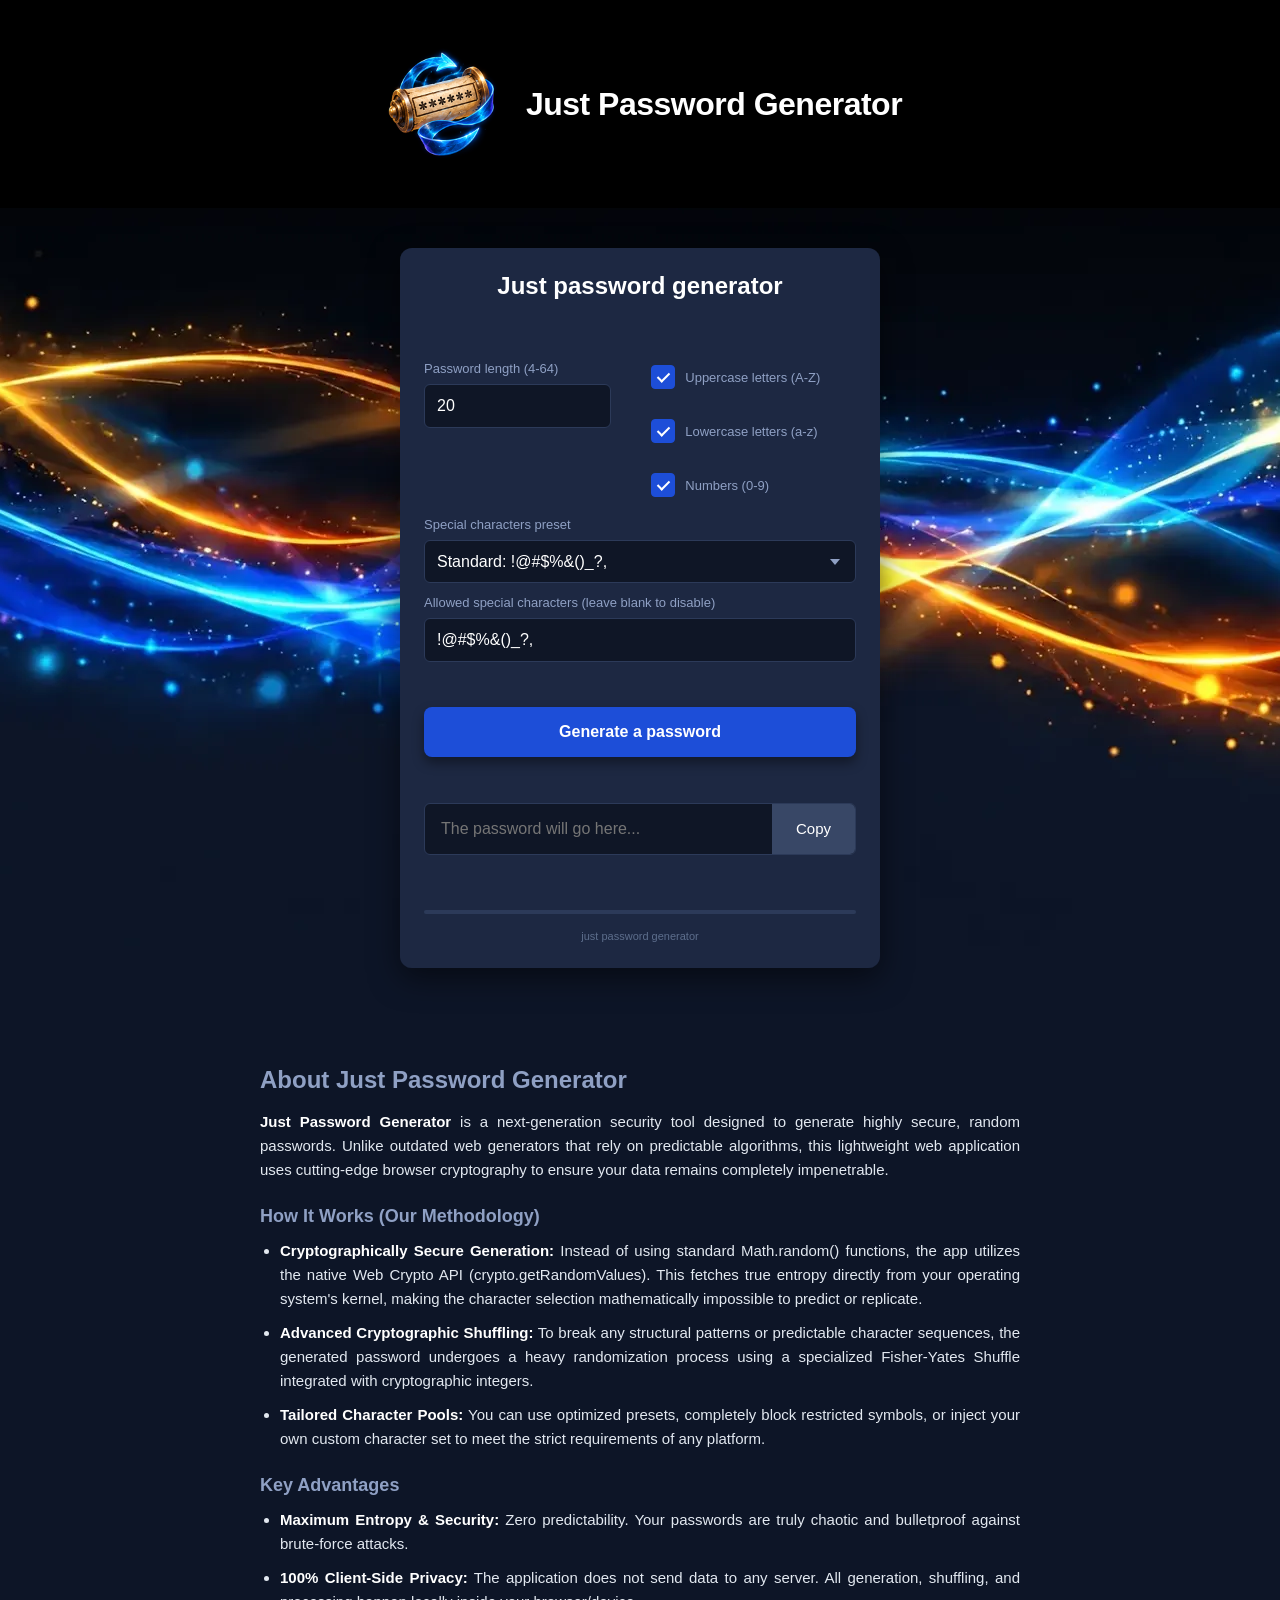
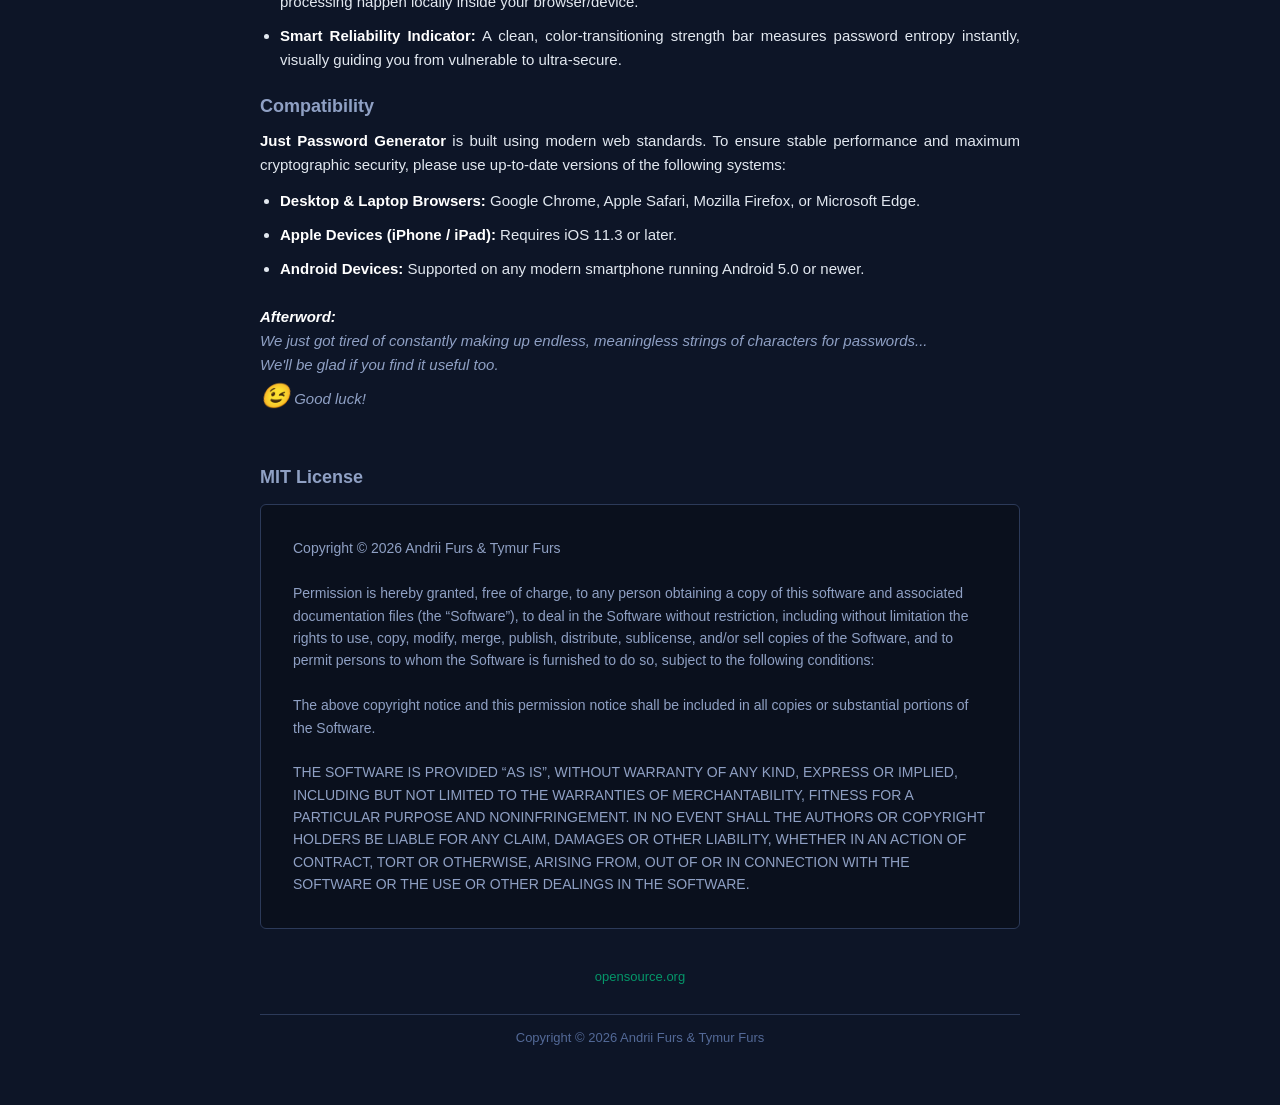
==== index.html @ 08018b3f "Update index.html" ====
<!DOCTYPE html>
<html lang="en">

<head>
    <meta charset="UTF-8">
    <meta name="viewport" content="width=device-width, initial-scale=1.0">
    <title>Just Password Generator</title>
    <link rel="stylesheet" href="landing_page.css">
</head>

<body>
   
    <header class="full-width-banner">
        <div class="banner-content">
            <img src="j_pgen-192x192.png" alt="Just Password Logo" class="site-logo">
            <h1 class="site-title">Just Password Generator</h1>
        </div>
    </header>

    <main class="main-container">

        <section class="app-embed-section">
            <iframe src="j_pgen.html" class="generator-iframe" title="Just Password Generator Tool"></iframe>
        </section>

        <br>

        <article class="site-description">
            <h2>About Just Password Generator</h2>
            <p><strong>Just Password Generator</strong> is a next-generation security tool designed to generate highly secure, random passwords. Unlike outdated web generators that rely on predictable algorithms, this lightweight web application uses cutting-edge browser cryptography to ensure your data remains completely impenetrable.</p>

            <h3>How It Works (Our Methodology)</h3>
            <ul>
                <li><strong>Cryptographically Secure Generation:</strong> Instead of using standard Math.random() functions, the app utilizes the native Web Crypto API (crypto.getRandomValues). This fetches true entropy directly from your operating system's kernel, making the character selection mathematically impossible to predict or replicate.</li>
                <li><strong>Advanced Cryptographic Shuffling:</strong> To break any structural patterns or predictable character sequences, the generated password undergoes a heavy randomization process using a specialized Fisher-Yates Shuffle integrated with cryptographic integers.</li>
                <li><strong>Tailored Character Pools:</strong> You can use optimized presets, completely block restricted symbols, or inject your own custom character set to meet the strict requirements of any platform.</li>
            </ul>

            <h3>Key Advantages</h3>
            <ul>
                <li><strong>Maximum Entropy & Security:</strong> Zero predictability. Your passwords are truly chaotic and bulletproof against brute-force attacks.</li>
                <li><strong>100% Client-Side Privacy:</strong> The application does not send data to any server. All generation, shuffling, and processing happen locally inside your browser/device.</li>
                <li><strong>Smart Reliability Indicator:</strong> A clean, color-transitioning strength bar measures password entropy instantly, visually guiding you from vulnerable to ultra-secure.</li>
            </ul>
            <h3>Compatibility</h3>
            <p><strong>Just Password Generator</strong> is built using modern web standards. To ensure stable performance and maximum cryptographic security, please use up-to-date versions of the following systems:</p>
            <ul>
                <li><strong>Desktop & Laptop Browsers:</strong> Google Chrome, Apple Safari, Mozilla Firefox, or Microsoft Edge.</li>
                <li><strong>Apple Devices (iPhone / iPad):</strong> Requires iOS 11.3 or later.</li>
                <li><strong>Android Devices:</strong> Supported on any modern smartphone running Android 5.0 or newer.</li>
            </ul>
            <p style="margin-top: 24px; font-style: italic; color: #8fa0c4;">
                <strong>Afterword:</strong><br>We just got tired of constantly making up endless, meaningless strings of characters for passwords...<br>We'll be glad if you find it useful too.<br><span style="font-size: 24px;">😉</span> Good luck!
            </p>
        </article>

        <footer class="license-section">
            <h3>MIT License</h3>
            <div class="license-box">
                <p>Copyright © 2026 Andrii Furs & Tymur Furs</p>
                <br>
                <p>Permission is hereby granted, free of charge, to any person obtaining a copy of this software and associated documentation files (the “Software”), to deal in the Software without restriction, including without limitation the rights to use, copy, modify, merge, publish, distribute, sublicense, and/or sell copies of the Software, and to permit persons to whom the Software is furnished to do so, subject to the following conditions:</p>
                <br>
                <p>The above copyright notice and this permission notice shall be included in all copies or substantial portions of the Software.</p>
                <br>
                <p>THE SOFTWARE IS PROVIDED “AS IS”, WITHOUT WARRANTY OF ANY KIND, EXPRESS OR IMPLIED, INCLUDING BUT NOT LIMITED TO THE WARRANTIES OF MERCHANTABILITY, FITNESS FOR A PARTICULAR PURPOSE AND NONINFRINGEMENT. IN NO EVENT SHALL THE AUTHORS OR COPYRIGHT HOLDERS BE LIABLE FOR ANY CLAIM, DAMAGES OR OTHER LIABILITY, WHETHER IN AN ACTION OF CONTRACT, TORT OR OTHERWISE, ARISING FROM, OUT OF OR IN CONNECTION WITH THE SOFTWARE OR THE USE OR OTHER DEALINGS IN THE SOFTWARE.</p>
            </div>

            <div class="bottom-year-footer">
            <a href="https://opensource.org/license/mit" target="_blank">opensource.org</a>
            <br><br><br>
            <hr class="divider">
            <br>
            Copyright © 2026 Andrii Furs & Tymur Furs
            </div>

        </footer>

    </main>

</body>

</html>
---- landing_page.css ----
* {
    box-sizing: border-box;
    margin: 0;
    padding: 0;
    font-family: -apple-system, BlinkMacSystemFont, "Segoe UI", Roboto, sans-serif;
}

body {
    background-color: #0d1527;
    color: #ffffff;
    min-height: 100vh;
    background-image: url(landing_back.webp);
    background-position: 50% 50px;
    background-repeat: no-repeat;
    background-size: 1920px auto;
}

.full-width-banner {
    width: 100%;
    background-color: #000;
    padding: 40px 20px;
    display: flex;
    justify-content: center;
    align-items: center;
}

.banner-content {
    display: flex;
    flex-direction: row;
    align-items: center;
    justify-content: center;
    gap: 20px;
    width: auto;
}

.site-logo {
    width: 128px;
    height: 128px;
    border-radius: 14px;
    display: block;
}

.site-title {
    font-size: 32px;
    font-weight: 800;
    letter-spacing: -0.5px;
    text-align: left;
}

.main-container {
    width: 100%;
    max-width: 800px;
    margin: 0 auto;
    padding: 40px 20px;
    display: flex;
    flex-direction: column;
    gap: 40px;
}

.app-embed-section {
    width: 100%;
    display: flex;
    justify-content: center;
}

.generator-iframe {
    width: 100%;
    max-width: 480px;
    height: 720px;
    border: none;
    border-radius: 12px;
    box-shadow: 0 10px 30px rgba(0, 0, 0, 0.5);
    background-color: #1a233d;
}

.install-section {
    display: flex;
    justify-content: center;
}

.btn-install {
    background-color: #059669;
    border: none;
    border-radius: 8px;
    color: white;
    padding: 16px 32px;
    font-size: 16px;
    font-weight: 600;
    cursor: pointer;
    box-shadow: 0 6px 12px rgba(0, 0, 0, 1);
    transition: transform 0.2s, background-color 0.2s;
}

.btn-install:hover {
    transform: scale(1);
}

.btn-install:active {
    transform: scale(.97);
    background: #0b7c59;
    box-shadow: 0 2px 3px rgba(0, 0, 0, 0.6);
}

.site-description h2 {
    font-size: 24px; margin-bottom: 16px; color: #8fa0c4;
}

.site-description h3 {
    font-size: 18px; margin: 24px 0 12px 0; color: #8fa0c4;
}

.site-description p {
    font-size: 15px; line-height: 1.6; color: #e2e8f0; margin-bottom: 12px; text-align: justify;
}

.site-description ul {
    padding-left: 20px; display: flex; flex-direction: column; gap: 10px; text-align: justify;
}

.site-description li {
    font-size: 15px; line-height: 1.6; color: #e2e8f0; text-align: justify;
}

.site-description strong {
    color: #ffffff; }

.divider {
    border: none;
    border-top: 1px solid #2c3a59;
}

.license-section h3 { 
    font-size: 18px; 
    margin-bottom: 16px; 
    color: #8fa0c4; 
}

.license-box {
    background-color: #0a101d;
    border: 1px solid #2c3a59;
    border-radius: 6px;
    padding: 32px;
    font-family: monospace;
    font-size: 14px;
    line-height: 1.6;
    color: #8fa0c4;
    width: 100%;
}

.bottom-year-footer {
    width: 100%;
    text-align: center;
    font-size: 13px;
    color: #536997;
    padding: 40px 0 20px 0;
    user-select: none;
}

a {
    color: #059669;
    text-decoration: none;
}

a:hover {
    color: #fff;
    text-decoration: none;
}
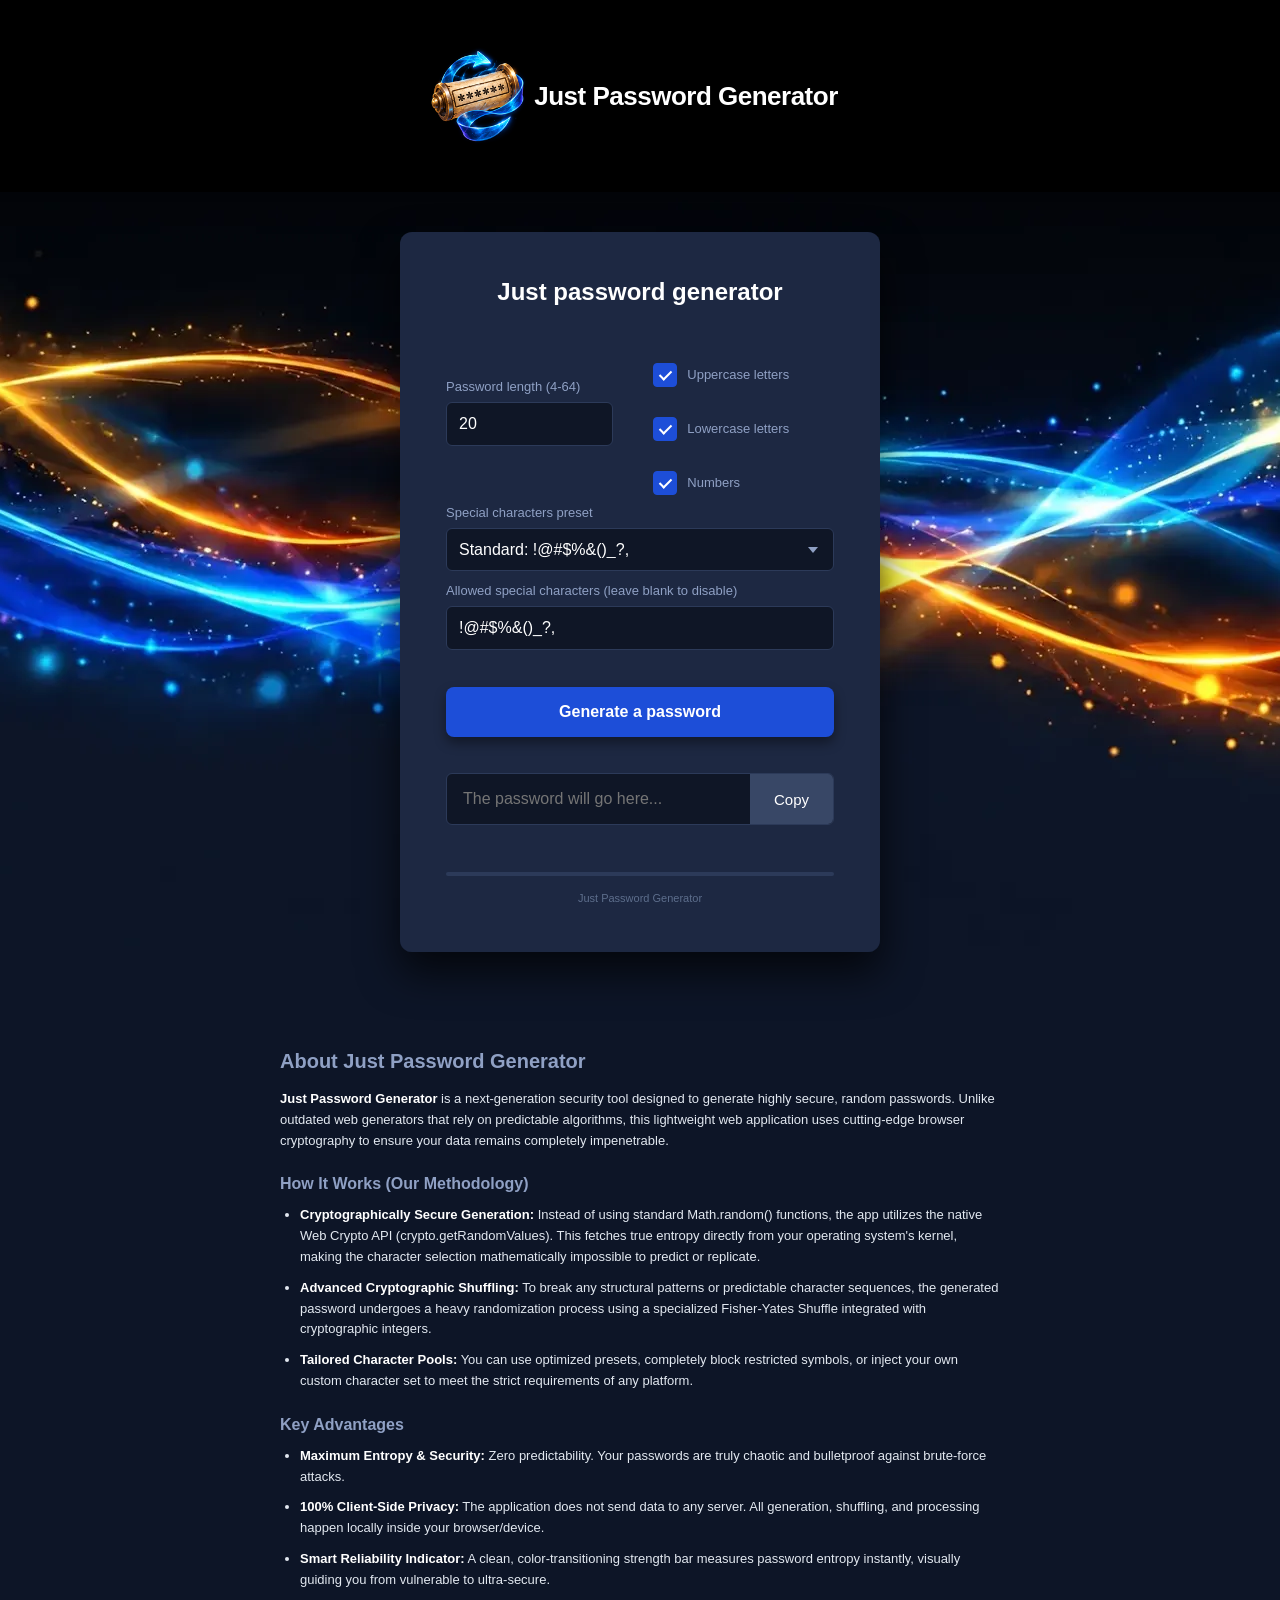
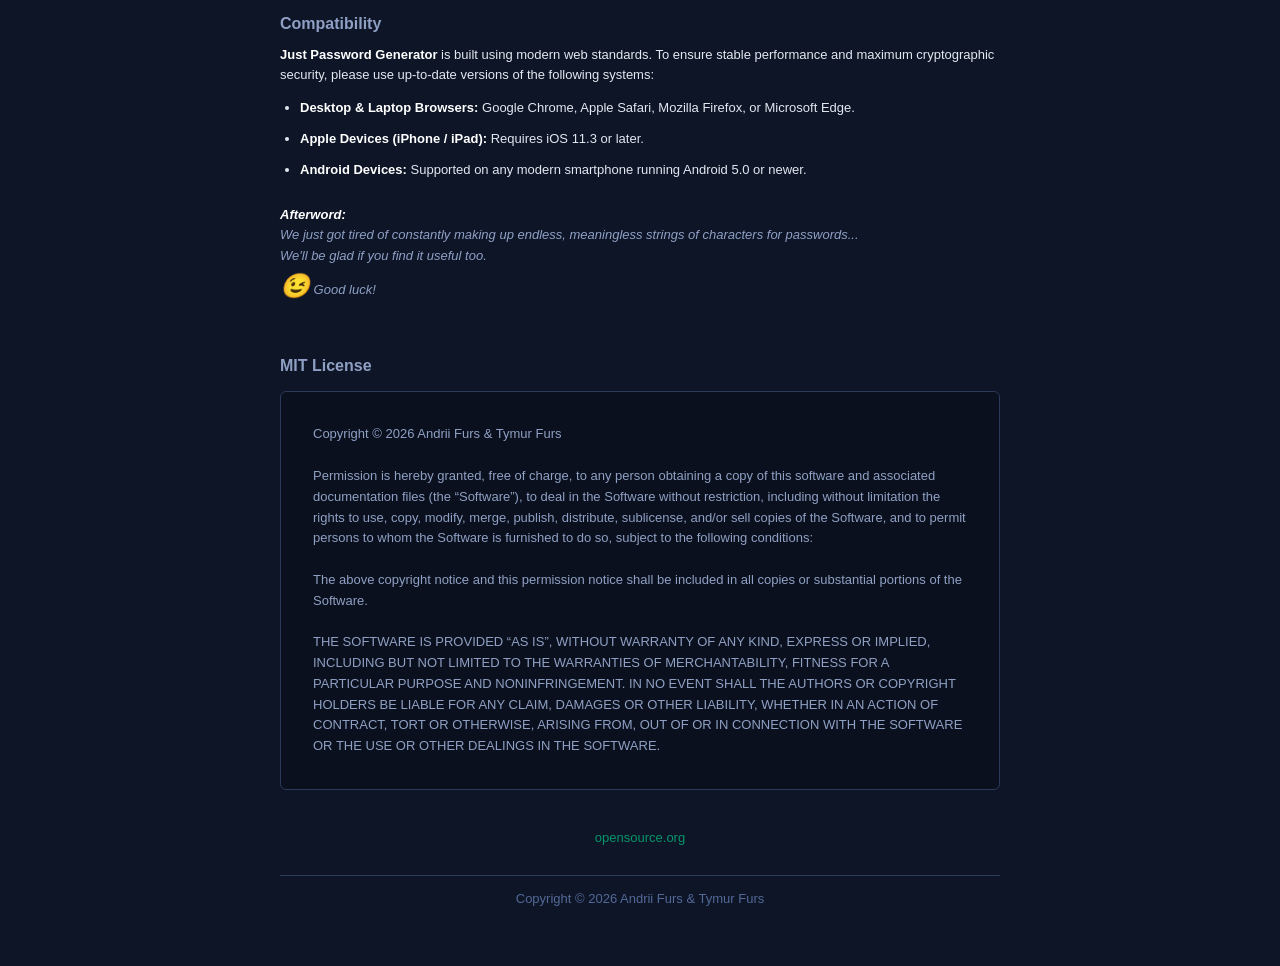
==== commit 590297b6: "Update index.html" ====
--- a/index.html
+++ b/index.html
@@ -5,6 +5,7 @@
     <meta charset="UTF-8">
     <meta name="viewport" content="width=device-width, initial-scale=1.0">
     <title>Just Password Generator</title>
+    <link rel="icon" type="image/png" href="j_pgen-192x192.png">
     <link rel="stylesheet" href="landing_page.css">
 </head>
 
--- a/landing_page.css
+++ b/landing_page.css
@@ -2,7 +2,7 @@
     box-sizing: border-box;
     margin: 0;
     padding: 0;
-    font-family: -apple-system, BlinkMacSystemFont, "Segoe UI", Roboto, sans-serif;
+    font-family: Tahoma, sans-serif;
 }
 
 body {
@@ -34,24 +34,24 @@
 }
 
 .site-logo {
-    width: 128px;
-    height: 128px;
-    border-radius: 14px;
+    width: 112px;
     display: block;
+    margin-left: -20px;
 }
 
 .site-title {
-    font-size: 32px;
-    font-weight: 800;
+    font-size: 26px;
+    font-weight: 600;
     letter-spacing: -0.5px;
     text-align: left;
+    margin-left: -20px;
 }
 
 .main-container {
     width: 100%;
     max-width: 800px;
     margin: 0 auto;
-    padding: 40px 20px;
+    padding: 40px 40px;
     display: flex;
     flex-direction: column;
     gap: 40px;
@@ -69,7 +69,7 @@
     height: 720px;
     border: none;
     border-radius: 12px;
-    box-shadow: 0 10px 30px rgba(0, 0, 0, 0.5);
+    box-shadow: 0 20px 40px rgba(0, 0, 0, 0.7);
     background-color: #1a233d;
 }
 
@@ -102,23 +102,23 @@
 }
 
 .site-description h2 {
-    font-size: 24px; margin-bottom: 16px; color: #8fa0c4;
+    font-size: 20px; margin-bottom: 16px; color: #8fa0c4;
 }
 
 .site-description h3 {
-    font-size: 18px; margin: 24px 0 12px 0; color: #8fa0c4;
+    font-size: 16px; margin: 24px 0 12px 0; color: #8fa0c4;
 }
 
 .site-description p {
-    font-size: 15px; line-height: 1.6; color: #e2e8f0; margin-bottom: 12px; text-align: justify;
+    font-size: 13px; line-height: 1.6; color: #e2e8f0; margin-bottom: 12px;
 }
 
 .site-description ul {
-    padding-left: 20px; display: flex; flex-direction: column; gap: 10px; text-align: justify;
+    padding-left: 20px; display: flex; flex-direction: column; gap: 10px;
 }
 
 .site-description li {
-    font-size: 15px; line-height: 1.6; color: #e2e8f0; text-align: justify;
+    font-size: 13px; line-height: 1.6; color: #e2e8f0;
 }
 
 .site-description strong {
@@ -130,7 +130,7 @@
 }
 
 .license-section h3 { 
-    font-size: 18px; 
+    font-size: 16px; 
     margin-bottom: 16px; 
     color: #8fa0c4; 
 }
@@ -141,7 +141,7 @@
     border-radius: 6px;
     padding: 32px;
     font-family: monospace;
-    font-size: 14px;
+    font-size: 13px;
     line-height: 1.6;
     color: #8fa0c4;
     width: 100%;
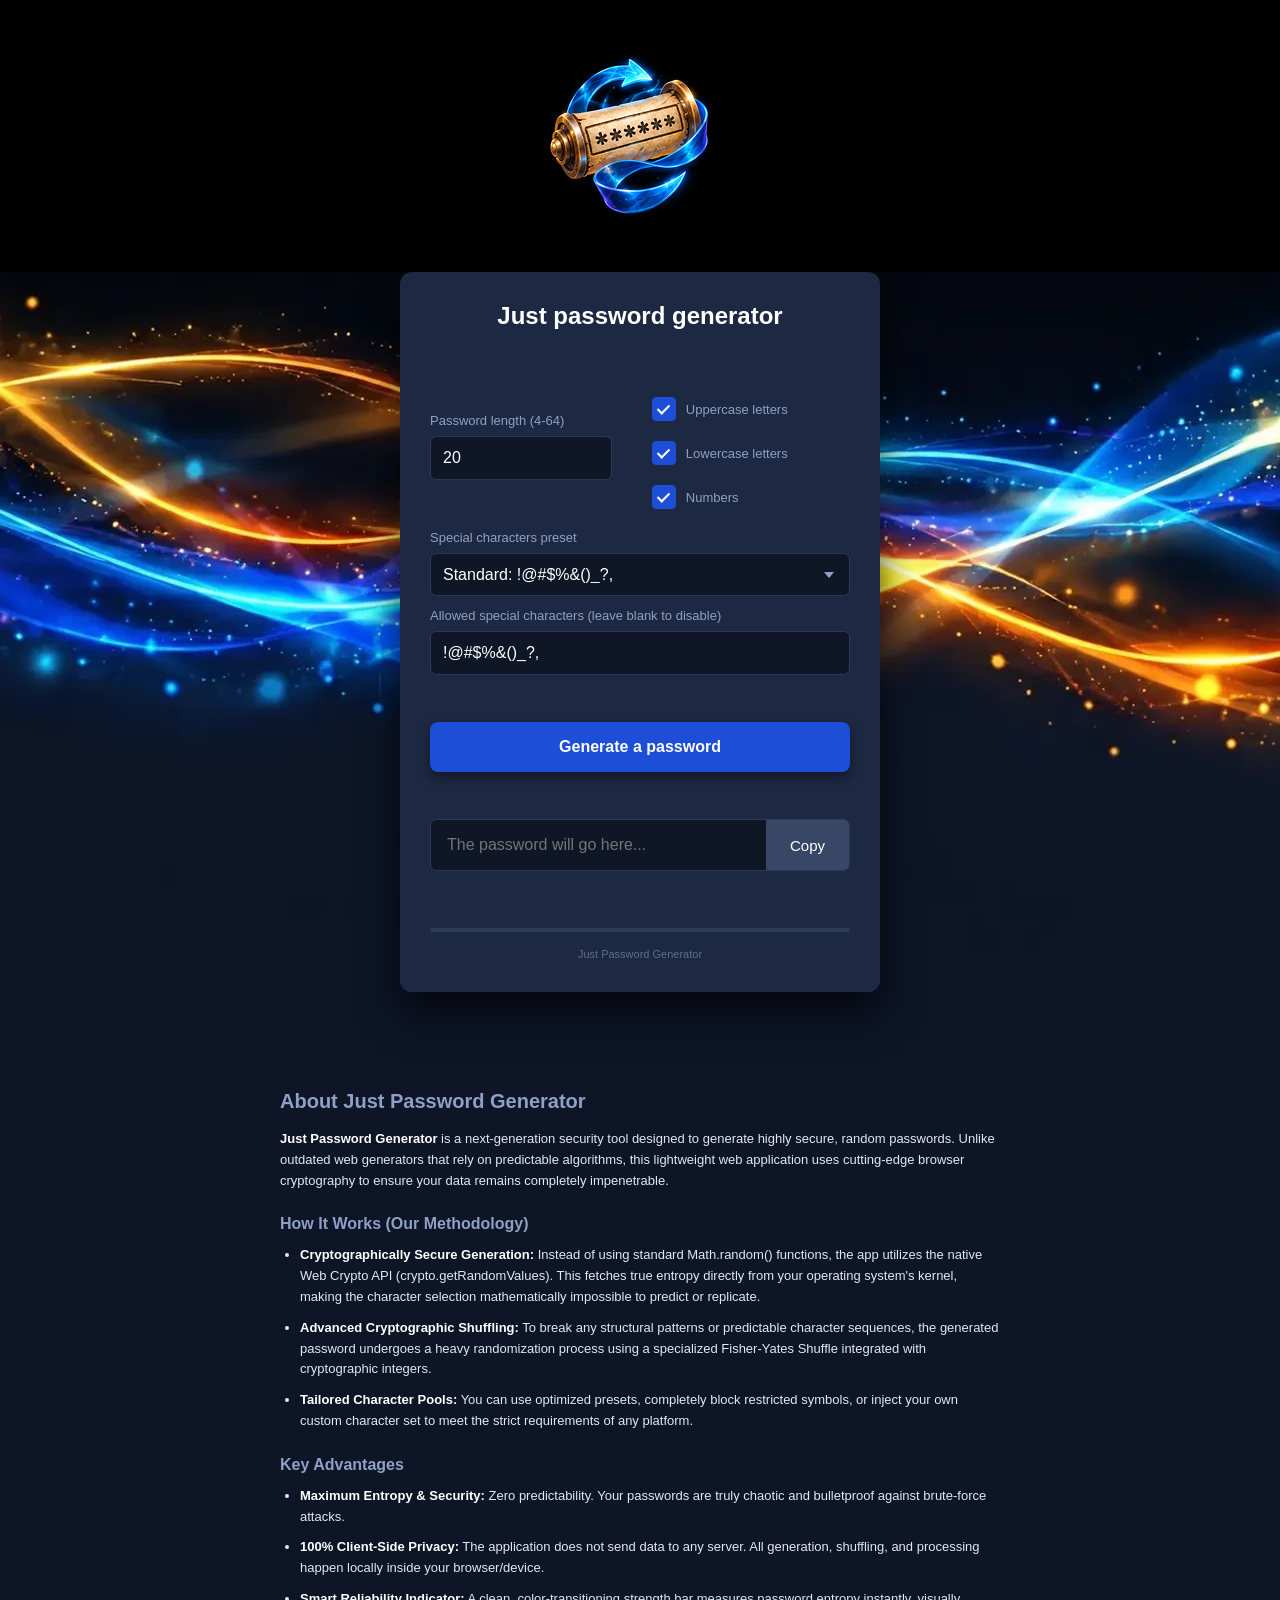
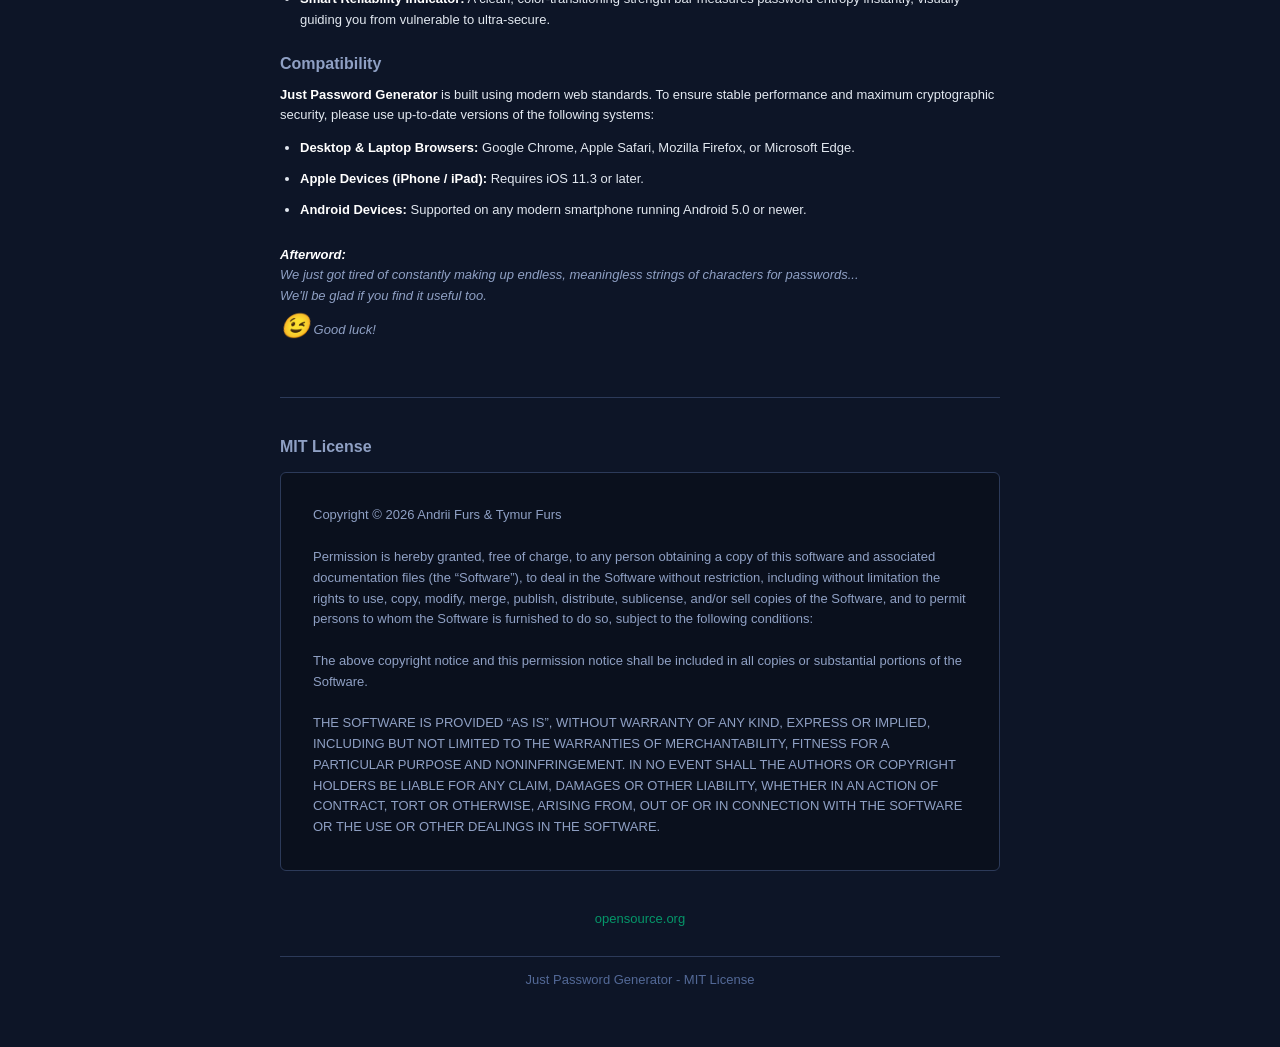
==== commit 52ef9a08: "Update index.html" ====
--- a/index.html
+++ b/index.html
@@ -5,7 +5,6 @@
     <meta charset="UTF-8">
     <meta name="viewport" content="width=device-width, initial-scale=1.0">
     <title>Just Password Generator</title>
-    <link rel="icon" type="image/png" href="j_pgen-192x192.png">
     <link rel="stylesheet" href="landing_page.css">
 </head>
 
@@ -14,11 +13,10 @@
     <header class="full-width-banner">
         <div class="banner-content">
             <img src="j_pgen-192x192.png" alt="Just Password Logo" class="site-logo">
-            <h1 class="site-title">Just Password Generator</h1>
         </div>
     </header>
 
-    <main class="main-container">
+    <main class="main-container" style="margin-top: -40px;">
 
         <section class="app-embed-section">
             <iframe src="j_pgen.html" class="generator-iframe" title="Just Password Generator Tool"></iframe>
@@ -54,6 +52,8 @@
                 <strong>Afterword:</strong><br>We just got tired of constantly making up endless, meaningless strings of characters for passwords...<br>We'll be glad if you find it useful too.<br><span style="font-size: 24px;">😉</span> Good luck!
             </p>
         </article>
+        
+        <hr class="divider">
 
         <footer class="license-section">
             <h3>MIT License</h3>
@@ -72,7 +72,7 @@
             <br><br><br>
             <hr class="divider">
             <br>
-            Copyright © 2026 Andrii Furs & Tymur Furs
+            Just Password Generator - MIT License
             </div>
 
         </footer>
--- a/landing_page.css
+++ b/landing_page.css
@@ -34,7 +34,6 @@
 }
 
 .site-logo {
-    width: 112px;
     display: block;
     margin-left: -20px;
 }
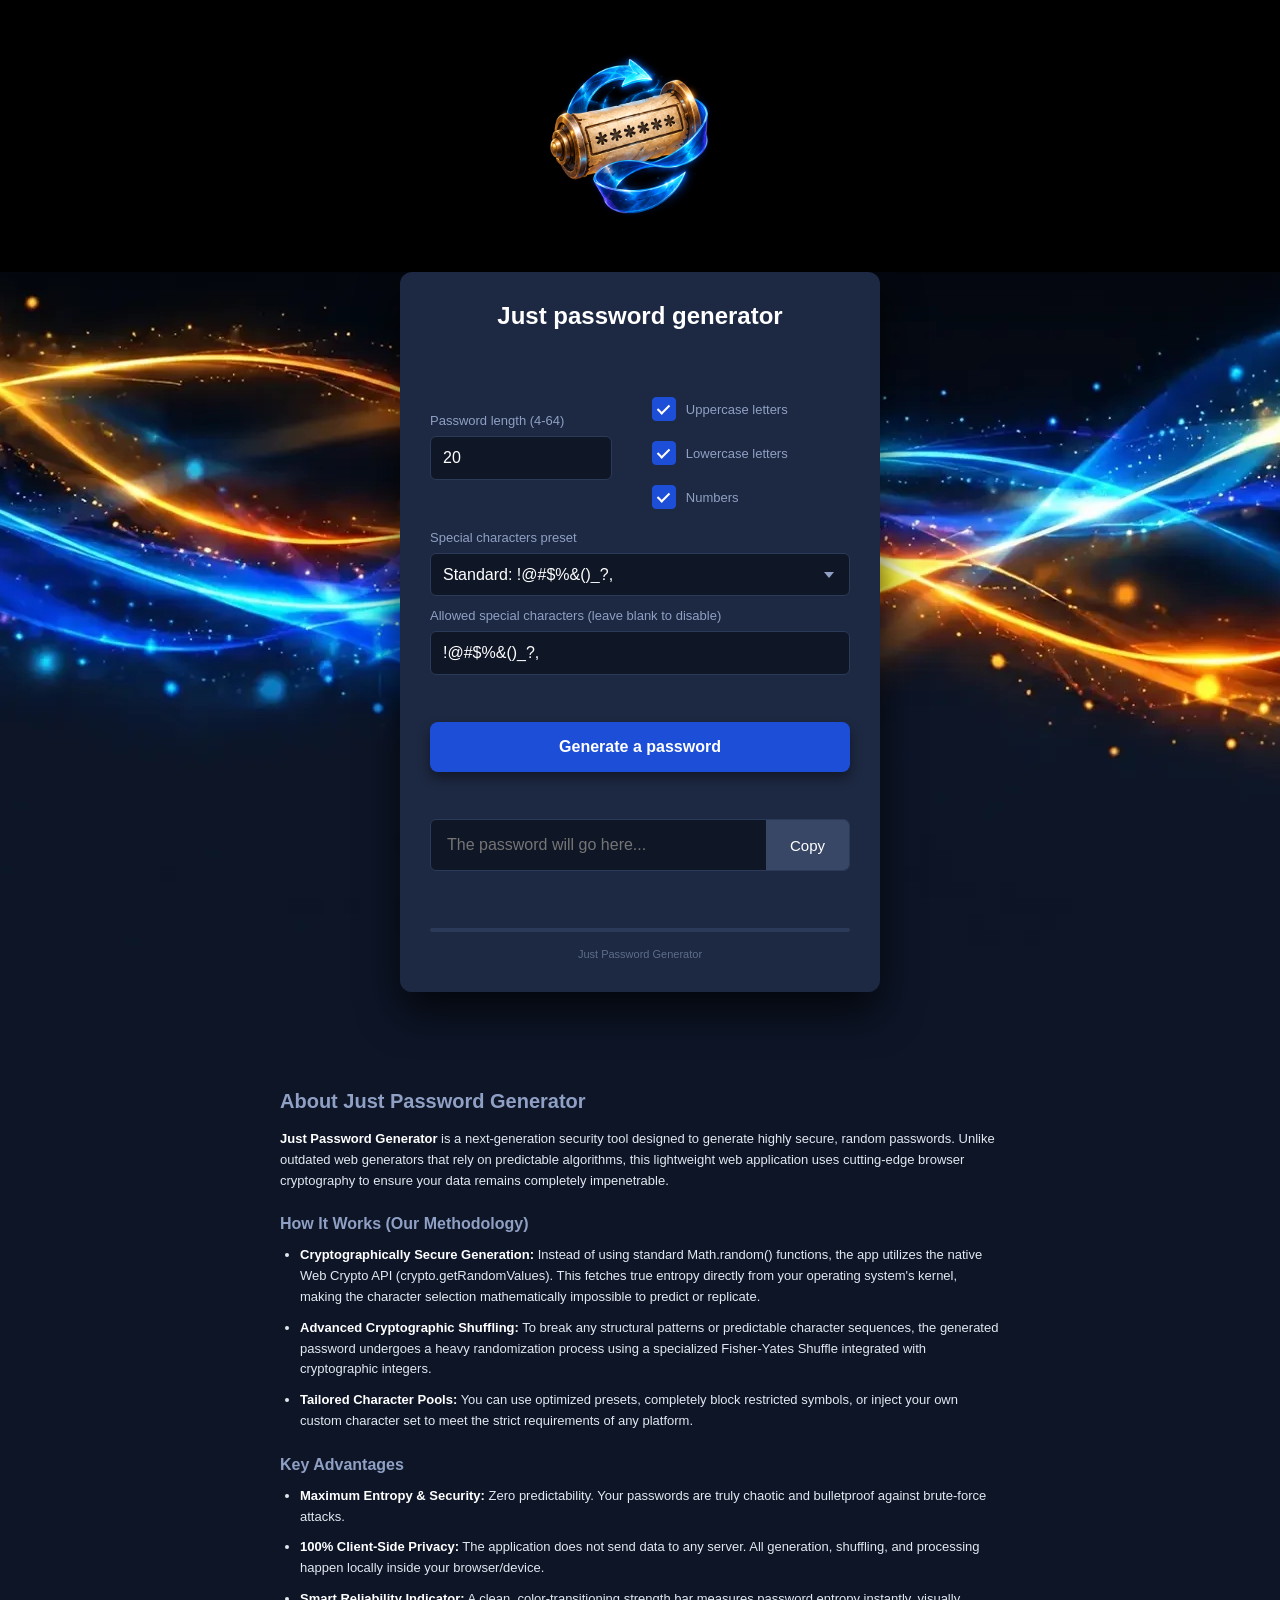
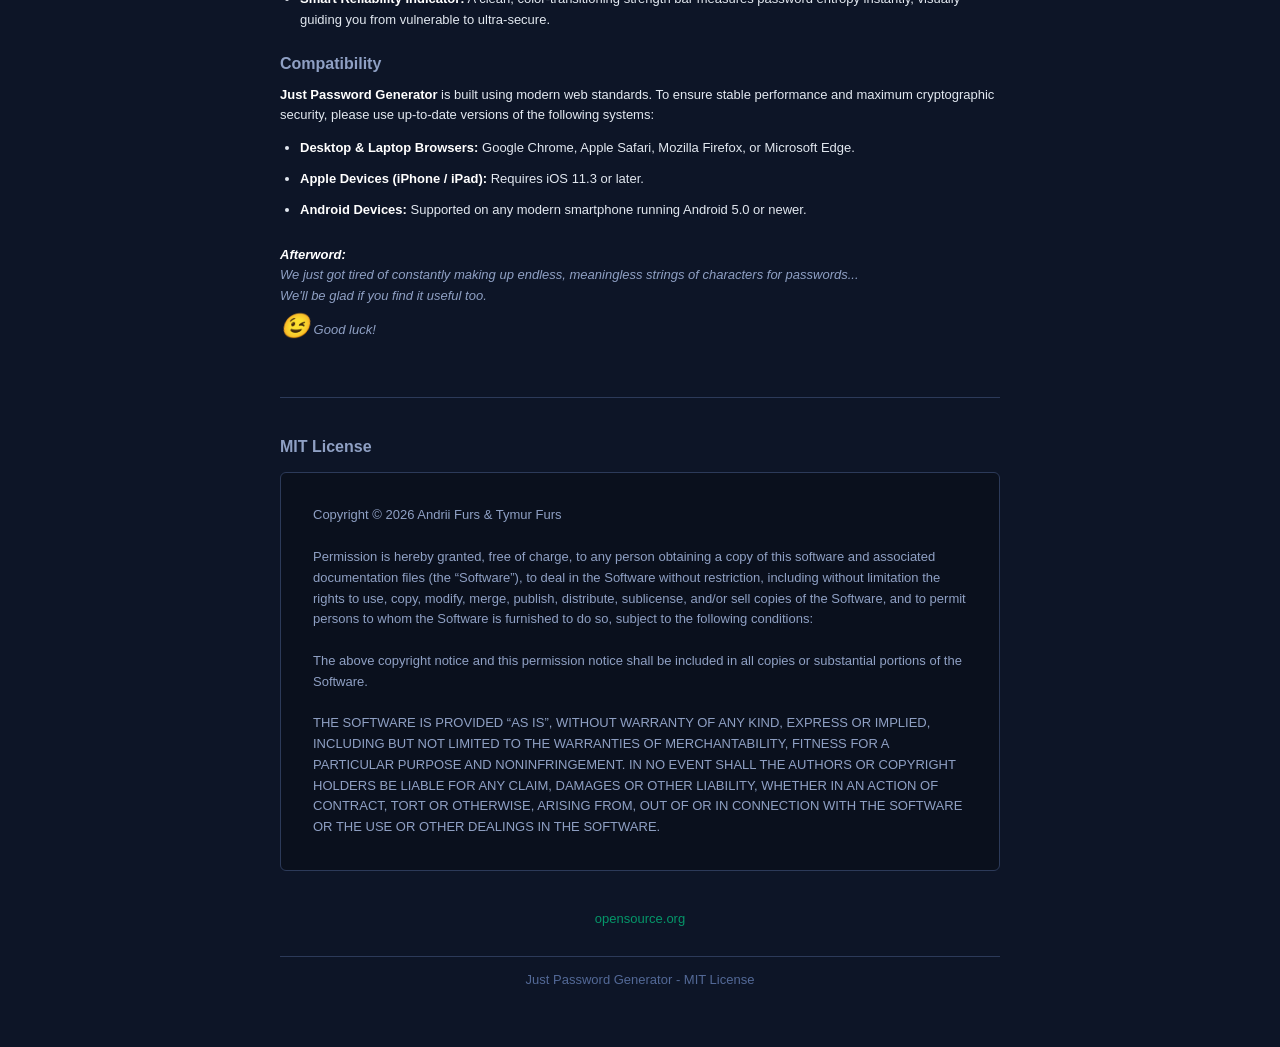
==== commit 00328604: "Update index.html" ====
--- a/index.html
+++ b/index.html
@@ -5,6 +5,11 @@
     <meta charset="UTF-8">
     <meta name="viewport" content="width=device-width, initial-scale=1.0">
     <title>Just Password Generator</title>
+
+    <link rel="icon" type="image/png" sizes="32x32" href="j_pgen-192x192.png">
+    <link rel="icon" type="image/png" sizes="192x192" href="j_pgen-192x192.png">
+    <link rel="apple-touch-icon" sizes="512x512" href="j_pgen-512x512.png?v=2">
+    
     <link rel="stylesheet" href="landing_page.css">
 </head>
 
@@ -12,7 +17,7 @@
    
     <header class="full-width-banner">
         <div class="banner-content">
-            <img src="j_pgen-192x192.png" alt="Just Password Logo" class="site-logo">
+            <img src="j_pgen-512x512.png" alt="Just Password Logo" class="site-logo">
         </div>
     </header>
 
--- a/landing_page.css
+++ b/landing_page.css
@@ -34,6 +34,7 @@
 }
 
 .site-logo {
+    width: 192px;
     display: block;
     margin-left: -20px;
 }
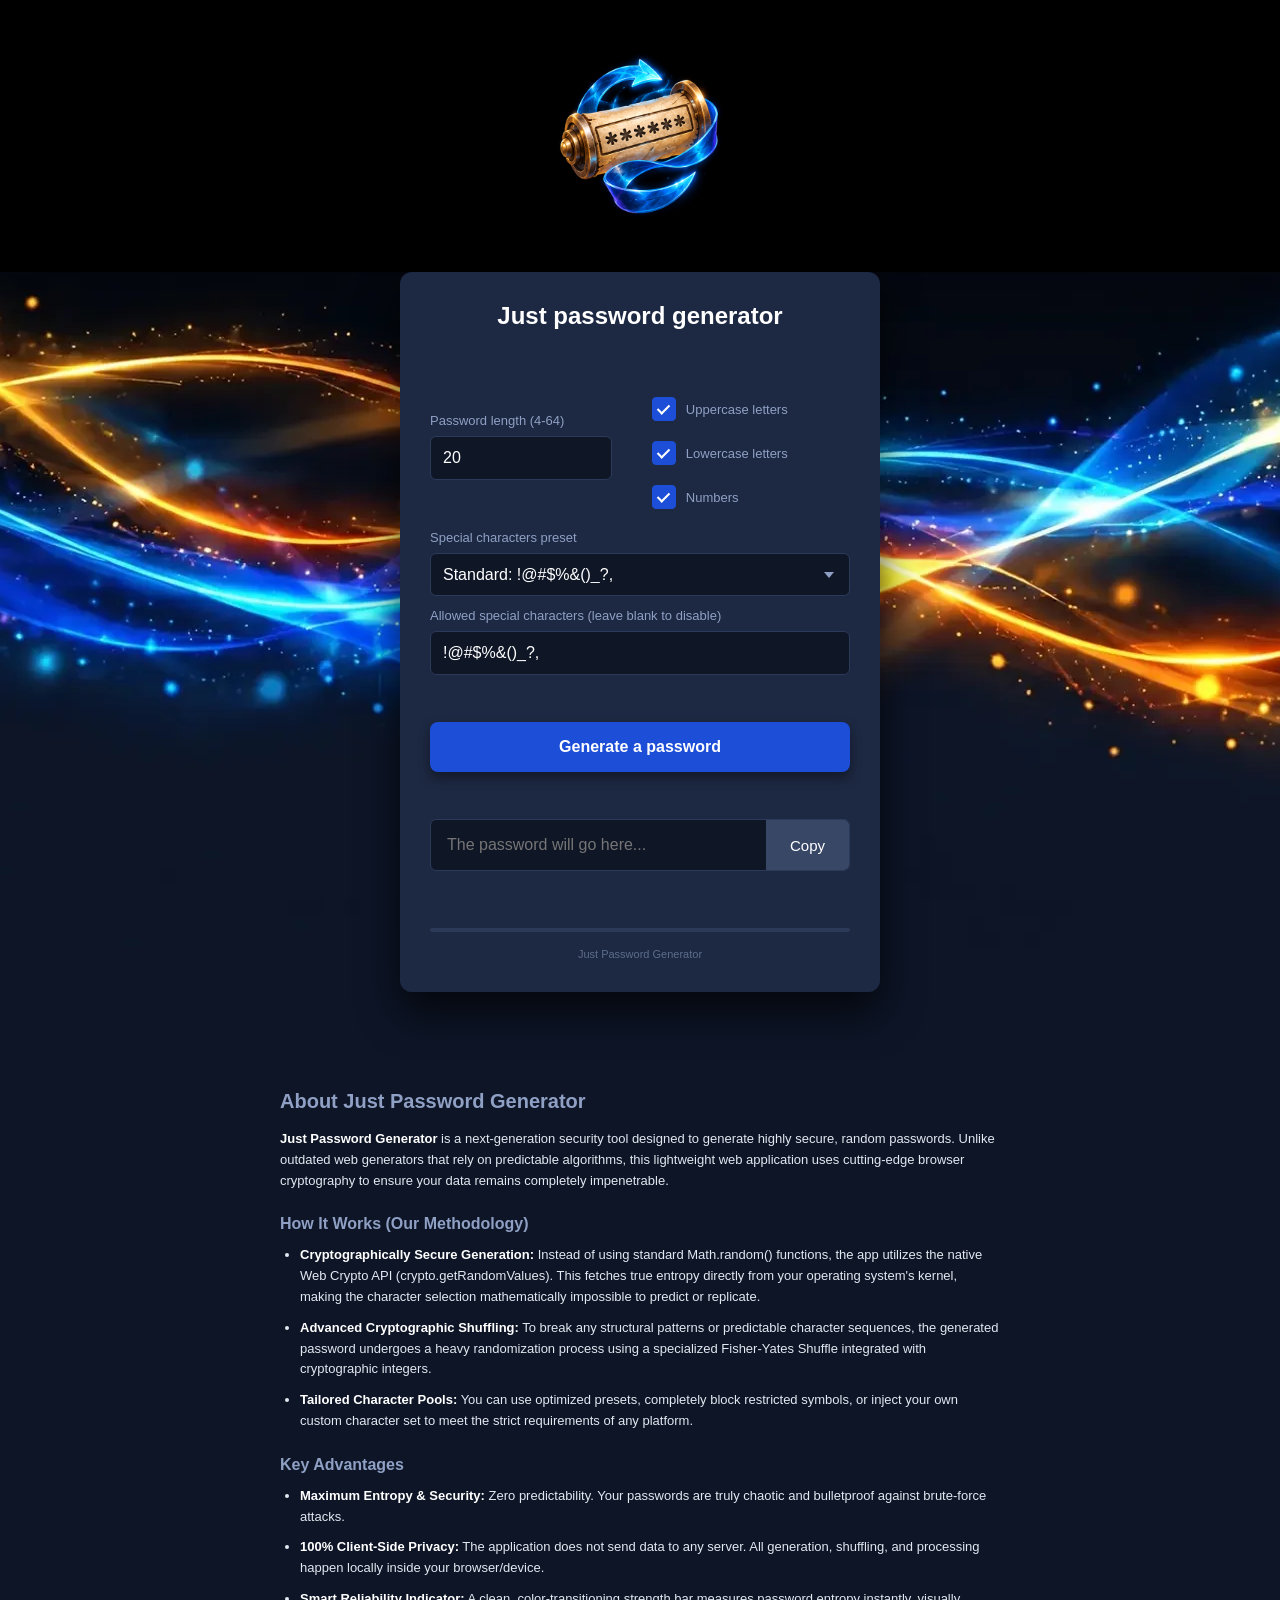
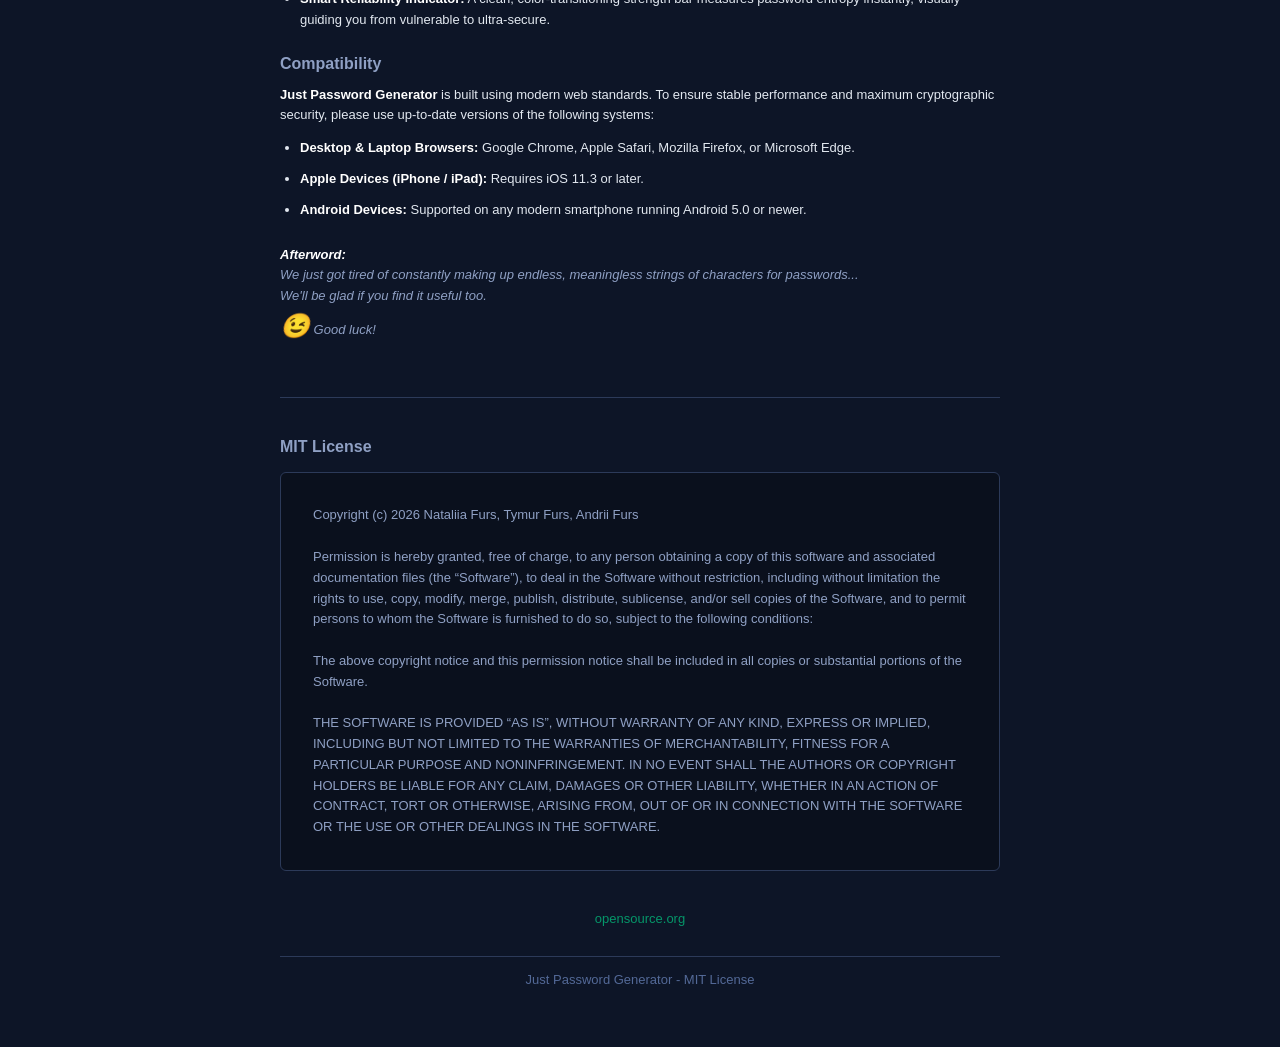
==== commit 61a6c63d: "Update index.html" ====
--- a/index.html
+++ b/index.html
@@ -63,7 +63,7 @@
         <footer class="license-section">
             <h3>MIT License</h3>
             <div class="license-box">
-                <p>Copyright © 2026 Andrii Furs & Tymur Furs</p>
+                <p>Copyright (c) 2026 Nataliia Furs, Tymur Furs, Andrii Furs</p>
                 <br>
                 <p>Permission is hereby granted, free of charge, to any person obtaining a copy of this software and associated documentation files (the “Software”), to deal in the Software without restriction, including without limitation the rights to use, copy, modify, merge, publish, distribute, sublicense, and/or sell copies of the Software, and to permit persons to whom the Software is furnished to do so, subject to the following conditions:</p>
                 <br>
--- a/landing_page.css
+++ b/landing_page.css
@@ -35,8 +35,8 @@
 
 .site-logo {
     width: 192px;
+    height: 192px;
     display: block;
-    margin-left: -20px;
 }
 
 .site-title {
